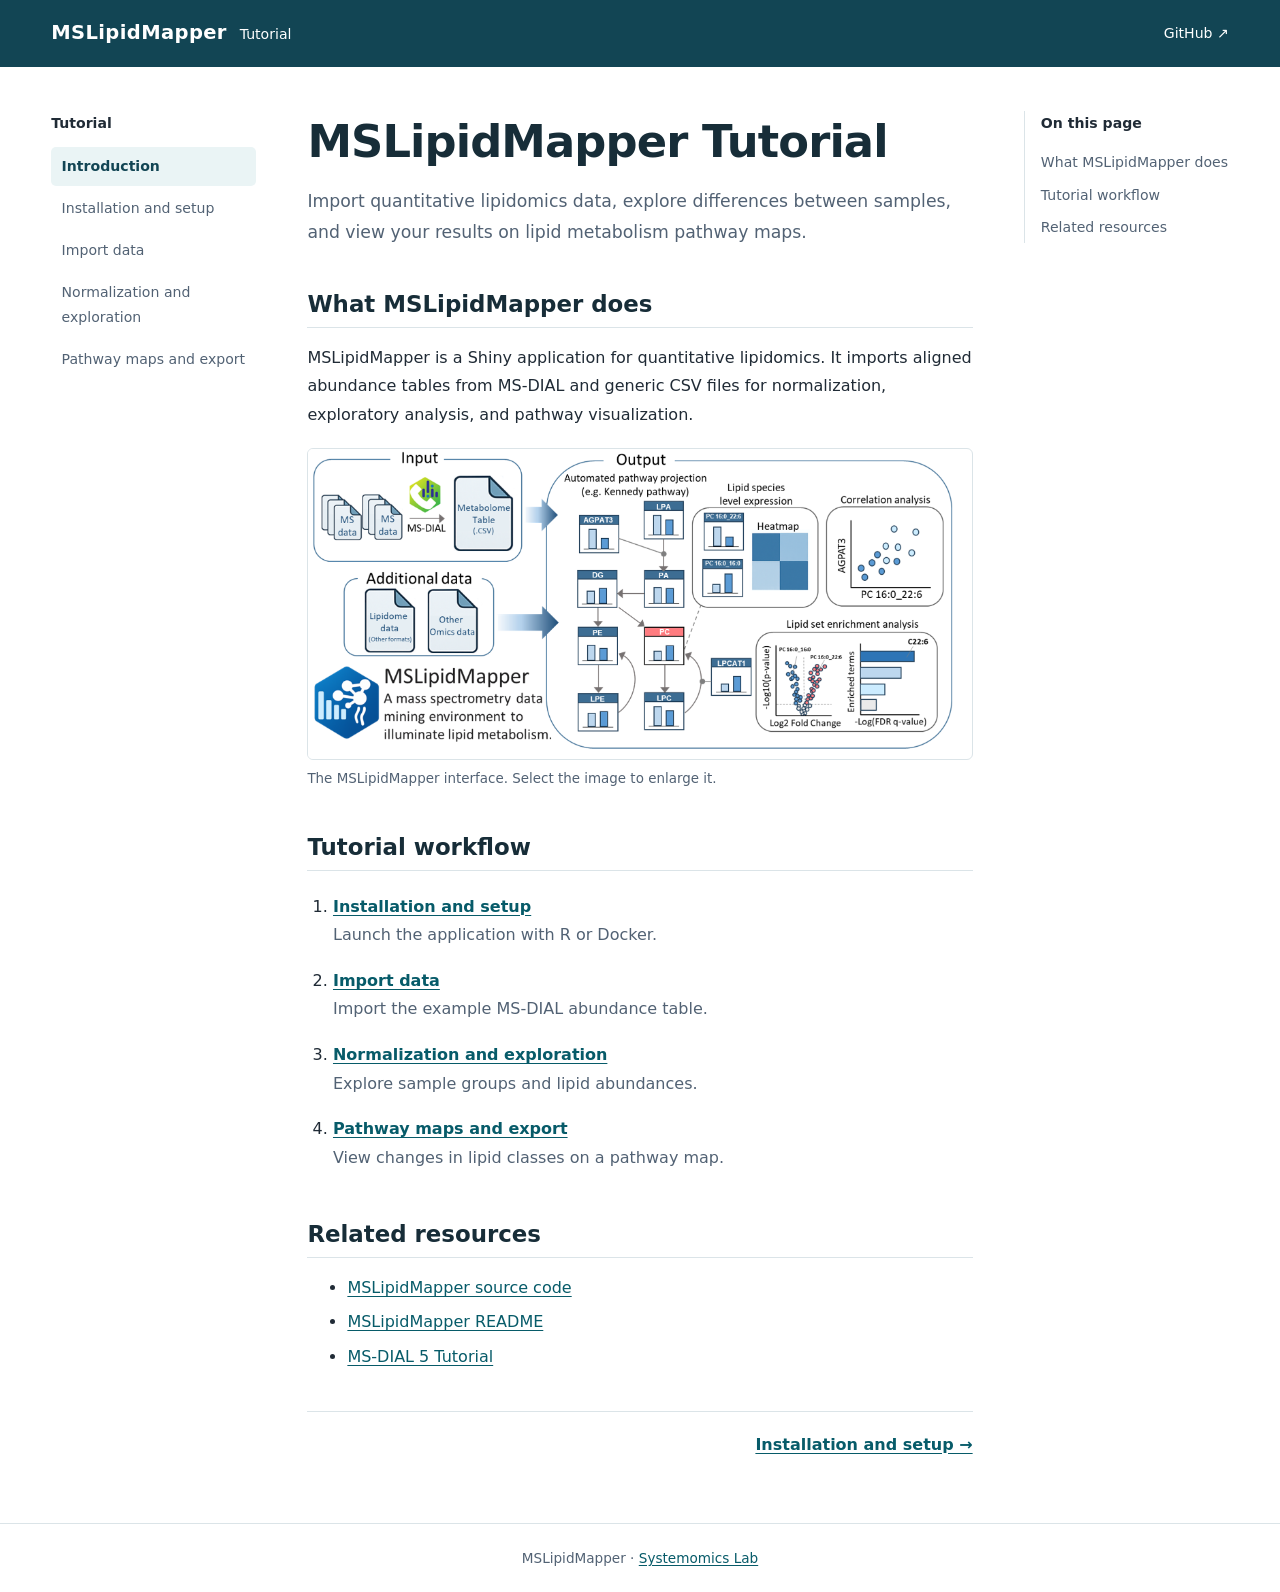
==== index.html @ e94085a9 "Add files via upload" ====
<!doctype html>
<html lang="en">
<head>
<meta charset="utf-8">
<meta name="viewport" content="width=device-width, initial-scale=1">
<meta name="description" content="Import quantitative lipidomics data, explore differences between samples, and view your results on lipid metabolism pathway maps.">
<title>MSLipidMapper Tutorial</title>
<link rel="stylesheet" href="assets/site.css">
</head>
<body>
<a class="skip" href="#content">Skip to main content</a>
<header><div class="top"><a class="brand" href="index.html"><strong>MSLipidMapper</strong><span>Tutorial</span></a><a class="source" href="https://github.com/systemsomicslab/MSLipidMapper">GitHub ↗</a></div></header>
<div class="layout">
<nav class="chapters" aria-label="Chapters"><p>Tutorial</p><a href="index.html" aria-current="page">Introduction</a>
<a href="setup.html">Installation and setup</a>
<a href="import.html">Import data</a>
<a href="analysis.html">Normalization and exploration</a>
<a href="pathway.html">Pathway maps and export</a></nav>
<main id="content">
<h1>MSLipidMapper Tutorial</h1>
<p class="lead">Import quantitative lipidomics data, explore differences between samples, and view your results on lipid metabolism pathway maps.</p>
<section aria-labelledby="overview"><h2 id="overview">What MSLipidMapper does</h2><p>MSLipidMapper is a Shiny application for quantitative lipidomics. It imports aligned abundance tables from MS-DIAL and generic CSV files for normalization, exploratory analysis, and pathway visualization.</p><figure><a href="assets/overview.png"><img src="assets/overview.png" alt="MSLipidMapper application interface"></a><figcaption>The MSLipidMapper interface. Select the image to enlarge it.</figcaption></figure></section>
<section aria-labelledby="workflow"><h2 id="workflow">Tutorial workflow</h2><ol class="workflow"><li><a href="setup.html">Installation and setup</a><span>Launch the application with R or Docker.</span></li><li><a href="import.html">Import data</a><span>Import the example MS-DIAL abundance table.</span></li><li><a href="analysis.html">Normalization and exploration</a><span>Explore sample groups and lipid abundances.</span></li><li><a href="pathway.html">Pathway maps and export</a><span>View changes in lipid classes on a pathway map.</span></li></ol></section>
<section aria-labelledby="resources"><h2 id="resources">Related resources</h2><ul><li><a href="https://github.com/systemsomicslab/MSLipidMapper">MSLipidMapper source code</a></li><li><a href="https://github.com/systemsomicslab/MSLipidMapper/blob/178a6e9c1d9c809c4e57834aca4fce86e7451503/README.md">MSLipidMapper README</a></li><li><a href="https://systemsomicslab.github.io/msdial5tutorial/">MS-DIAL 5 Tutorial</a></li></ul></section>
<nav class="pager" aria-label="Previous and next chapters"><span></span><a href="setup.html">Installation and setup →</a></nav>
</main>
<nav class="toc" aria-label="Page contents"><p>On this page</p><a href="#overview">What MSLipidMapper does</a>
<a href="#workflow">Tutorial workflow</a>
<a href="#resources">Related resources</a></nav>
</div>
<footer>MSLipidMapper · <a href="https://github.com/systemsomicslab">Systemomics Lab</a></footer>
</body>
</html>
---- assets/site.css ----
:root{color-scheme:light;--ink:#202b36;--muted:#526274;--brand:#075b69;--deep:#124554;--line:#dbe4e8;--tint:#eaf4f5}
*{box-sizing:border-box}
html{scroll-padding-top:1.5rem}
body{margin:0;color:var(--ink);background:#fff;font-family:system-ui,sans-serif;font-size:16px;line-height:1.78;overflow-wrap:anywhere}
a{color:var(--brand);text-underline-offset:.18em}
a:hover{text-decoration-thickness:2px}
a:focus-visible{outline:2px solid currentColor;outline-offset:3px}
header{background:var(--deep);color:#fff}
.top{max-width:1400px;margin:auto;padding:1rem clamp(1rem,4vw,3.5rem);display:flex;align-items:center;justify-content:space-between;gap:1rem}
.top a{color:inherit;text-decoration:none}
.brand{display:flex;align-items:baseline;flex-wrap:wrap;gap:0 .8rem}
.brand strong{font-size:1.22rem;letter-spacing:.02em}
.brand span,.source{font-size:.88rem}
.layout{display:grid;grid-template-columns:205px minmax(0,1fr) 205px;gap:clamp(1.6rem,4vw,4rem);max-width:1400px;margin:auto;padding:2.75rem clamp(1rem,4vw,3.5rem) 4rem;align-items:start}
.chapters,.toc{position:sticky;top:1.5rem;font-size:.88rem}
.chapters p,.toc p{font-weight:700;margin:0 0 .7rem;color:var(--ink)}
.chapters a,.toc a{display:block;text-decoration:none;color:var(--muted)}
.chapters a{padding:.45rem .65rem;margin-bottom:.16rem;border-radius:5px}
.chapters a[aria-current]{color:var(--deep);background:var(--tint);font-weight:700}
.chapters a:hover,.toc a:hover{color:var(--brand);text-decoration:underline}
.toc{border-left:1px solid var(--line);padding-left:1rem}
.toc a{padding:.22rem 0}
h1,h2{line-height:1.4;color:#172d38}
h1{font-size:clamp(1.85rem,3.6vw,2.8rem);margin:0 0 .8rem;letter-spacing:-.02em}
.lead{font-size:1.08rem;color:var(--muted);margin:0}
section{margin-top:2.5rem}
h2{font-size:1.43rem;margin:0 0 .9rem;padding-bottom:.43rem;border-bottom:1px solid var(--line)}
figure{margin:1.2rem 0}
figure a{display:block}
img{display:block;width:100%;height:auto;border:1px solid var(--line);border-radius:6px}
figcaption{font-size:.84rem;color:var(--muted);margin-top:.45rem}
li+li{margin-top:.38rem}
.workflow{padding-left:1.6rem}
.workflow li{padding:.35rem 0}
.workflow a{font-weight:700}
.workflow span{display:block;color:var(--muted)}
pre{background:#f2f6f7;border:1px solid var(--line);border-radius:6px;padding:1rem;overflow:auto;white-space:pre}
code{font-family:"Cascadia Code",Consolas,monospace;font-size:.9em}
:not(pre)>code{background:#f2f6f7;padding:.1em .27em;border-radius:3px}
.pager{display:flex;justify-content:space-between;gap:1rem;border-top:1px solid var(--line);padding-top:1.15rem;margin-top:2.5rem;font-weight:650}
footer{text-align:center;padding:1.35rem;border-top:1px solid var(--line);font-size:.85rem;color:var(--muted)}
.skip{position:absolute;left:.5rem;top:.5rem;transform:translateY(-200%);background:white;padding:.4rem .8rem;z-index:1}
.skip:focus{transform:none}
@media(max-width:1100px){.layout{grid-template-columns:170px minmax(0,1fr) 145px;gap:1.6rem}}
@media(max-width:860px){.layout{grid-template-columns:160px minmax(0,1fr)}.toc{grid-column:2;grid-row:1;position:static}.chapters{grid-row:1 / span 2}main{grid-column:2}}
@media(max-width:590px){.layout{display:flex;flex-direction:column;align-items:stretch;padding-top:1.15rem;gap:1.2rem}.chapters{position:static;padding-bottom:.65rem;border-bottom:1px solid var(--line)}.chapters p{margin-bottom:.25rem}.chapters a{display:inline-block;padding:.3rem .5rem}.toc{order:1}main{order:2}.top{padding:.8rem 1rem}.pager{font-size:.9rem}}
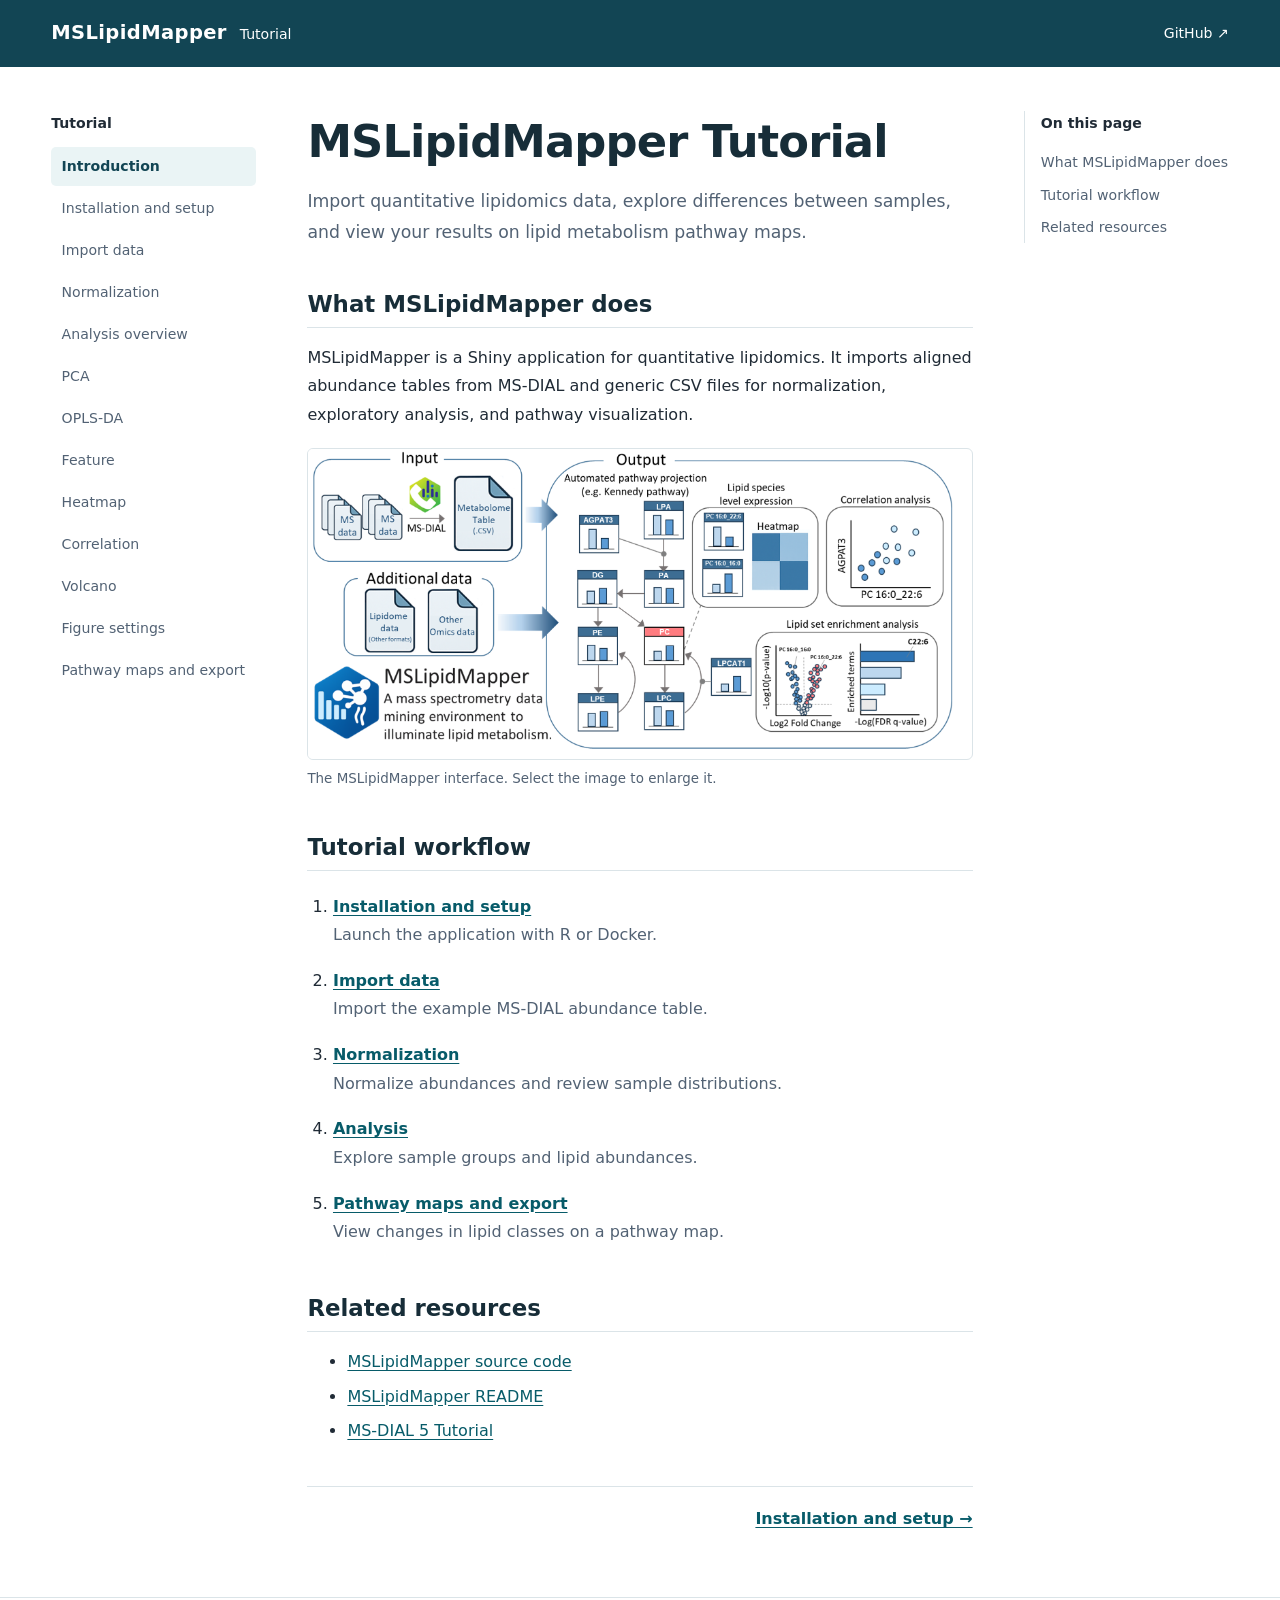
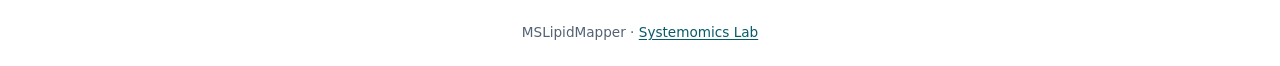
==== commit 9382c6c8: "Update English tutorials and screenshots" ====
--- a/index.html
+++ b/index.html
@@ -1,33 +1,42 @@
-<!doctype html>
-<html lang="en">
-<head>
-<meta charset="utf-8">
-<meta name="viewport" content="width=device-width, initial-scale=1">
-<meta name="description" content="Import quantitative lipidomics data, explore differences between samples, and view your results on lipid metabolism pathway maps.">
-<title>MSLipidMapper Tutorial</title>
-<link rel="stylesheet" href="assets/site.css">
-</head>
-<body>
-<a class="skip" href="#content">Skip to main content</a>
-<header><div class="top"><a class="brand" href="index.html"><strong>MSLipidMapper</strong><span>Tutorial</span></a><a class="source" href="https://github.com/systemsomicslab/MSLipidMapper">GitHub ↗</a></div></header>
-<div class="layout">
-<nav class="chapters" aria-label="Chapters"><p>Tutorial</p><a href="index.html" aria-current="page">Introduction</a>
-<a href="setup.html">Installation and setup</a>
-<a href="import.html">Import data</a>
-<a href="analysis.html">Normalization and exploration</a>
-<a href="pathway.html">Pathway maps and export</a></nav>
-<main id="content">
-<h1>MSLipidMapper Tutorial</h1>
-<p class="lead">Import quantitative lipidomics data, explore differences between samples, and view your results on lipid metabolism pathway maps.</p>
-<section aria-labelledby="overview"><h2 id="overview">What MSLipidMapper does</h2><p>MSLipidMapper is a Shiny application for quantitative lipidomics. It imports aligned abundance tables from MS-DIAL and generic CSV files for normalization, exploratory analysis, and pathway visualization.</p><figure><a href="assets/overview.png"><img src="assets/overview.png" alt="MSLipidMapper application interface"></a><figcaption>The MSLipidMapper interface. Select the image to enlarge it.</figcaption></figure></section>
-<section aria-labelledby="workflow"><h2 id="workflow">Tutorial workflow</h2><ol class="workflow"><li><a href="setup.html">Installation and setup</a><span>Launch the application with R or Docker.</span></li><li><a href="import.html">Import data</a><span>Import the example MS-DIAL abundance table.</span></li><li><a href="analysis.html">Normalization and exploration</a><span>Explore sample groups and lipid abundances.</span></li><li><a href="pathway.html">Pathway maps and export</a><span>View changes in lipid classes on a pathway map.</span></li></ol></section>
-<section aria-labelledby="resources"><h2 id="resources">Related resources</h2><ul><li><a href="https://github.com/systemsomicslab/MSLipidMapper">MSLipidMapper source code</a></li><li><a href="https://github.com/systemsomicslab/MSLipidMapper/blob/178a6e9c1d9c809c4e57834aca4fce86e7451503/README.md">MSLipidMapper README</a></li><li><a href="https://systemsomicslab.github.io/msdial5tutorial/">MS-DIAL 5 Tutorial</a></li></ul></section>
-<nav class="pager" aria-label="Previous and next chapters"><span></span><a href="setup.html">Installation and setup →</a></nav>
-</main>
-<nav class="toc" aria-label="Page contents"><p>On this page</p><a href="#overview">What MSLipidMapper does</a>
-<a href="#workflow">Tutorial workflow</a>
-<a href="#resources">Related resources</a></nav>
-</div>
-<footer>MSLipidMapper · <a href="https://github.com/systemsomicslab">Systemomics Lab</a></footer>
-</body>
+<!doctype html>
+<html lang="en">
+<head>
+<meta charset="utf-8">
+<meta name="viewport" content="width=device-width, initial-scale=1">
+<meta name="description" content="Import quantitative lipidomics data, explore differences between samples, and view your results on lipid metabolism pathway maps.">
+<title>MSLipidMapper Tutorial</title>
+<link rel="stylesheet" href="assets/site.css">
+</head>
+<body>
+<a class="skip" href="#content">Skip to main content</a>
+<header><div class="top"><a class="brand" href="index.html"><strong>MSLipidMapper</strong><span>Tutorial</span></a><a class="source" href="https://github.com/systemsomicslab/MSLipidMapper">GitHub ↗</a></div></header>
+<div class="layout">
+<nav class="chapters" aria-label="Chapters"><p>Tutorial</p><a href="index.html" aria-current="page">Introduction</a>
+<a href="setup.html">Installation and setup</a>
+<a href="import.html">Import data</a>
+<a href="normalization.html">Normalization</a>
+<a href="analysis.html">Analysis overview</a>
+<a href="pca.html">PCA</a>
+<a href="oplsda.html">OPLS-DA</a>
+<a href="feature.html">Feature</a>
+<a href="heatmap.html">Heatmap</a>
+<a href="correlation.html">Correlation</a>
+<a href="volcano.html">Volcano</a>
+<a href="figure-settings.html">Figure settings</a>
+<a href="pathway.html">Pathway maps and export</a>
+</nav>
+<main id="content">
+<h1>MSLipidMapper Tutorial</h1>
+<p class="lead">Import quantitative lipidomics data, explore differences between samples, and view your results on lipid metabolism pathway maps.</p>
+<section aria-labelledby="overview"><h2 id="overview">What MSLipidMapper does</h2><p>MSLipidMapper is a Shiny application for quantitative lipidomics. It imports aligned abundance tables from MS-DIAL and generic CSV files for normalization, exploratory analysis, and pathway visualization.</p><figure><a href="assets/overview.png"><img src="assets/overview.png" alt="MSLipidMapper application interface"></a><figcaption>The MSLipidMapper interface. Select the image to enlarge it.</figcaption></figure></section>
+<section aria-labelledby="workflow"><h2 id="workflow">Tutorial workflow</h2><ol class="workflow"><li><a href="setup.html">Installation and setup</a><span>Launch the application with R or Docker.</span></li><li><a href="import.html">Import data</a><span>Import the example MS-DIAL abundance table.</span></li><li><a href="normalization.html">Normalization</a><span>Normalize abundances and review sample distributions.</span></li><li><a href="analysis.html">Analysis</a><span>Explore sample groups and lipid abundances.</span></li><li><a href="pathway.html">Pathway maps and export</a><span>View changes in lipid classes on a pathway map.</span></li></ol></section>
+<section aria-labelledby="resources"><h2 id="resources">Related resources</h2><ul><li><a href="https://github.com/systemsomicslab/MSLipidMapper">MSLipidMapper source code</a></li><li><a href="https://github.com/systemsomicslab/MSLipidMapper/blob/178a6e9c1d9c809c4e57834aca4fce86e7451503/README.md">MSLipidMapper README</a></li><li><a href="https://systemsomicslab.github.io/msdial5tutorial/">MS-DIAL 5 Tutorial</a></li></ul></section>
+<nav class="pager" aria-label="Previous and next chapters"><span></span><a href="setup.html">Installation and setup →</a></nav>
+</main>
+<nav class="toc" aria-label="Page contents"><p>On this page</p><a href="#overview">What MSLipidMapper does</a>
+<a href="#workflow">Tutorial workflow</a>
+<a href="#resources">Related resources</a></nav>
+</div>
+<footer>MSLipidMapper · <a href="https://github.com/systemsomicslab">Systemomics Lab</a></footer>
+</body>
 </html>
--- a/assets/site.css
+++ b/assets/site.css
@@ -43,4 +43,15 @@
 .skip:focus{transform:none}
 @media(max-width:1100px){.layout{grid-template-columns:170px minmax(0,1fr) 145px;gap:1.6rem}}
 @media(max-width:860px){.layout{grid-template-columns:160px minmax(0,1fr)}.toc{grid-column:2;grid-row:1;position:static}.chapters{grid-row:1 / span 2}main{grid-column:2}}
-@media(max-width:590px){.layout{display:flex;flex-direction:column;align-items:stretch;padding-top:1.15rem;gap:1.2rem}.chapters{position:static;padding-bottom:.65rem;border-bottom:1px solid var(--line)}.chapters p{margin-bottom:.25rem}.chapters a{display:inline-block;padding:.3rem .5rem}.toc{order:1}main{order:2}.top{padding:.8rem 1rem}.pager{font-size:.9rem}}+@media(max-width:590px){.layout{display:flex;flex-direction:column;align-items:stretch;padding-top:1.15rem;gap:1.2rem}.chapters{position:static;padding-bottom:.65rem;border-bottom:1px solid var(--line)}.chapters p{margin-bottom:.25rem}.chapters a{display:inline-block;padding:.3rem .5rem}.toc{order:1}main{order:2}.top{padding:.8rem 1rem}.pager{font-size:.9rem}}
+/* Import tutorial tables and screenshot spaces */
+.table-scroll{overflow-x:auto}
+table{width:100%;border-collapse:collapse;margin:1rem 0;font-size:.94rem}
+th,td{text-align:left;vertical-align:top;border-bottom:1px solid var(--line);padding:.65rem}
+th{background:var(--tint)}
+h3{font-size:1.12rem;margin:1.6rem 0 .6rem}
+.screenshot{margin:1.5rem 0}
+.screenshot-placeholder{min-height:280px;aspect-ratio:16/9;border:2px dashed #91aeb5;border-radius:6px;background:#f2f7f8;display:flex;flex-direction:column;align-items:center;justify-content:center;gap:.7rem;padding:1.5rem;text-align:center;color:#405962}
+.screenshot-placeholder strong{font-size:1.05rem}
+.screenshot-placeholder span{max-width:34rem;font-size:.93rem}
+@media(max-width:590px){.screenshot-placeholder{min-height:220px}}
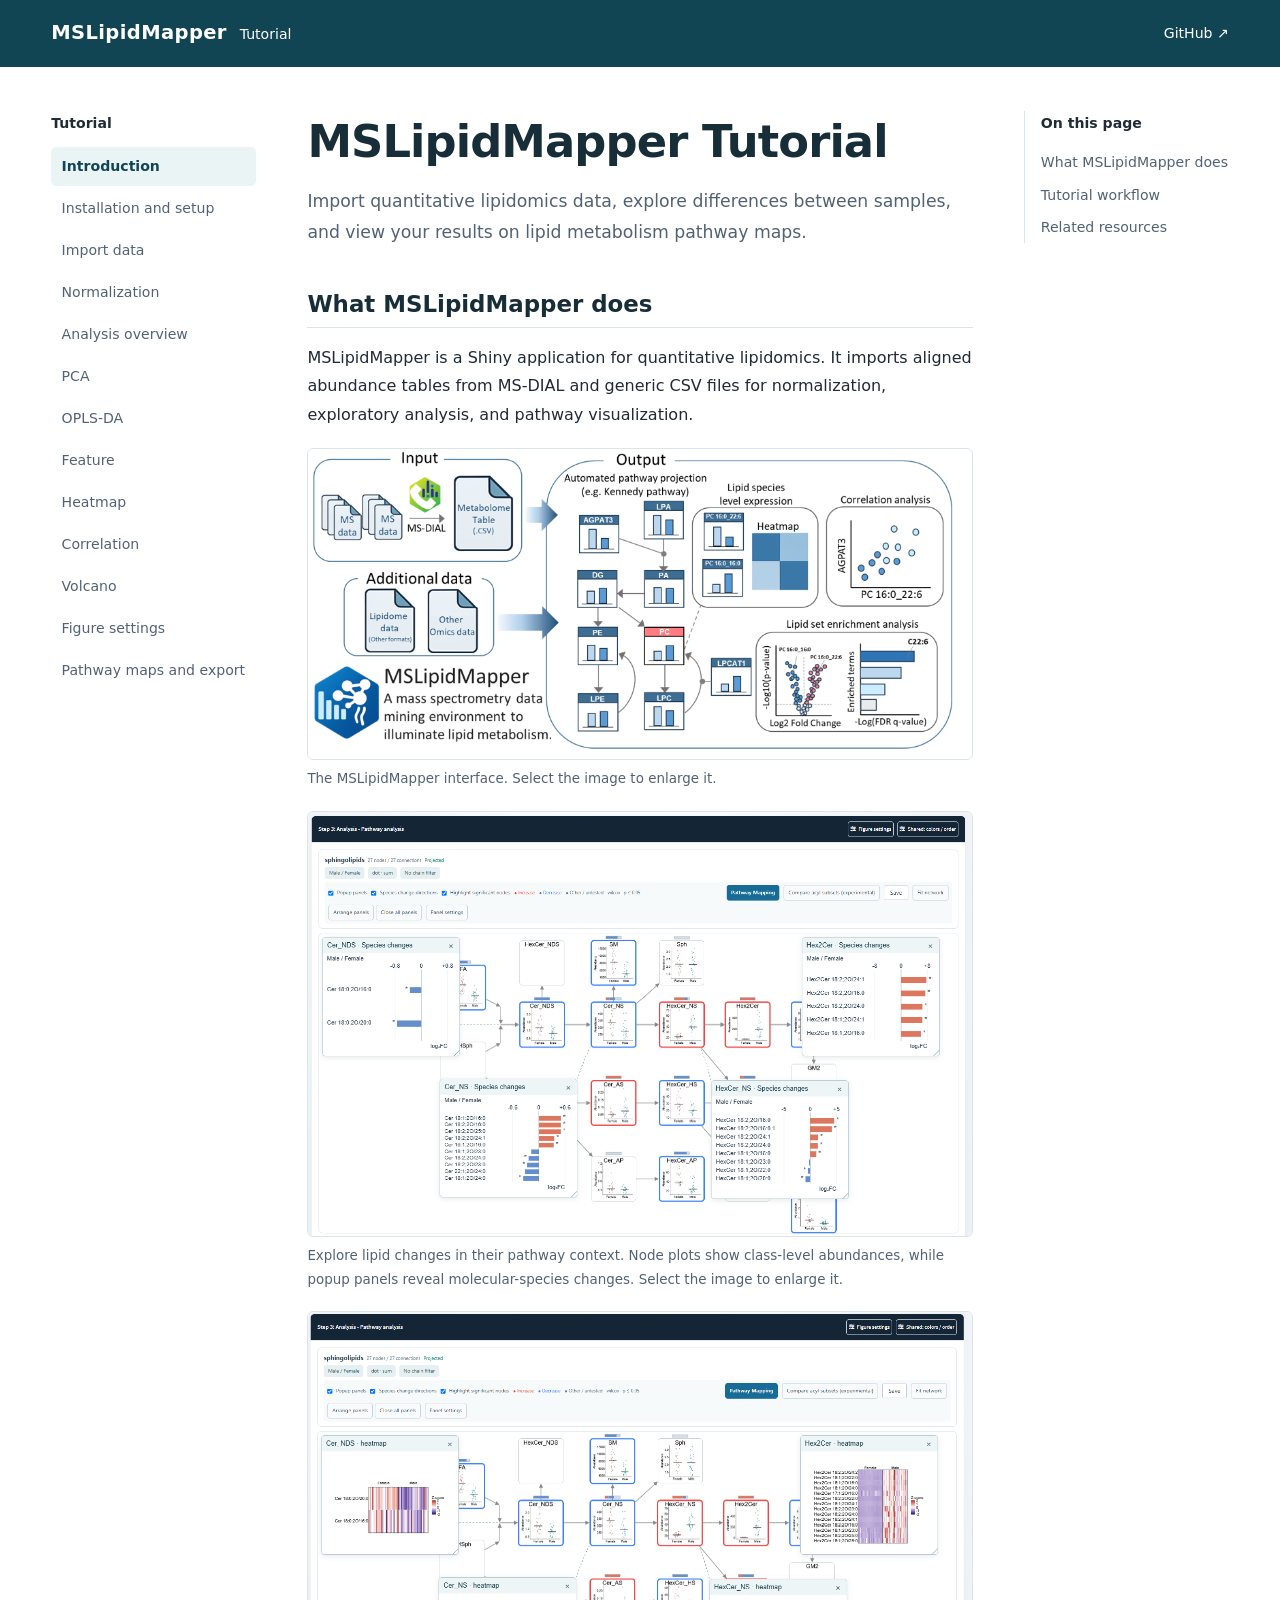
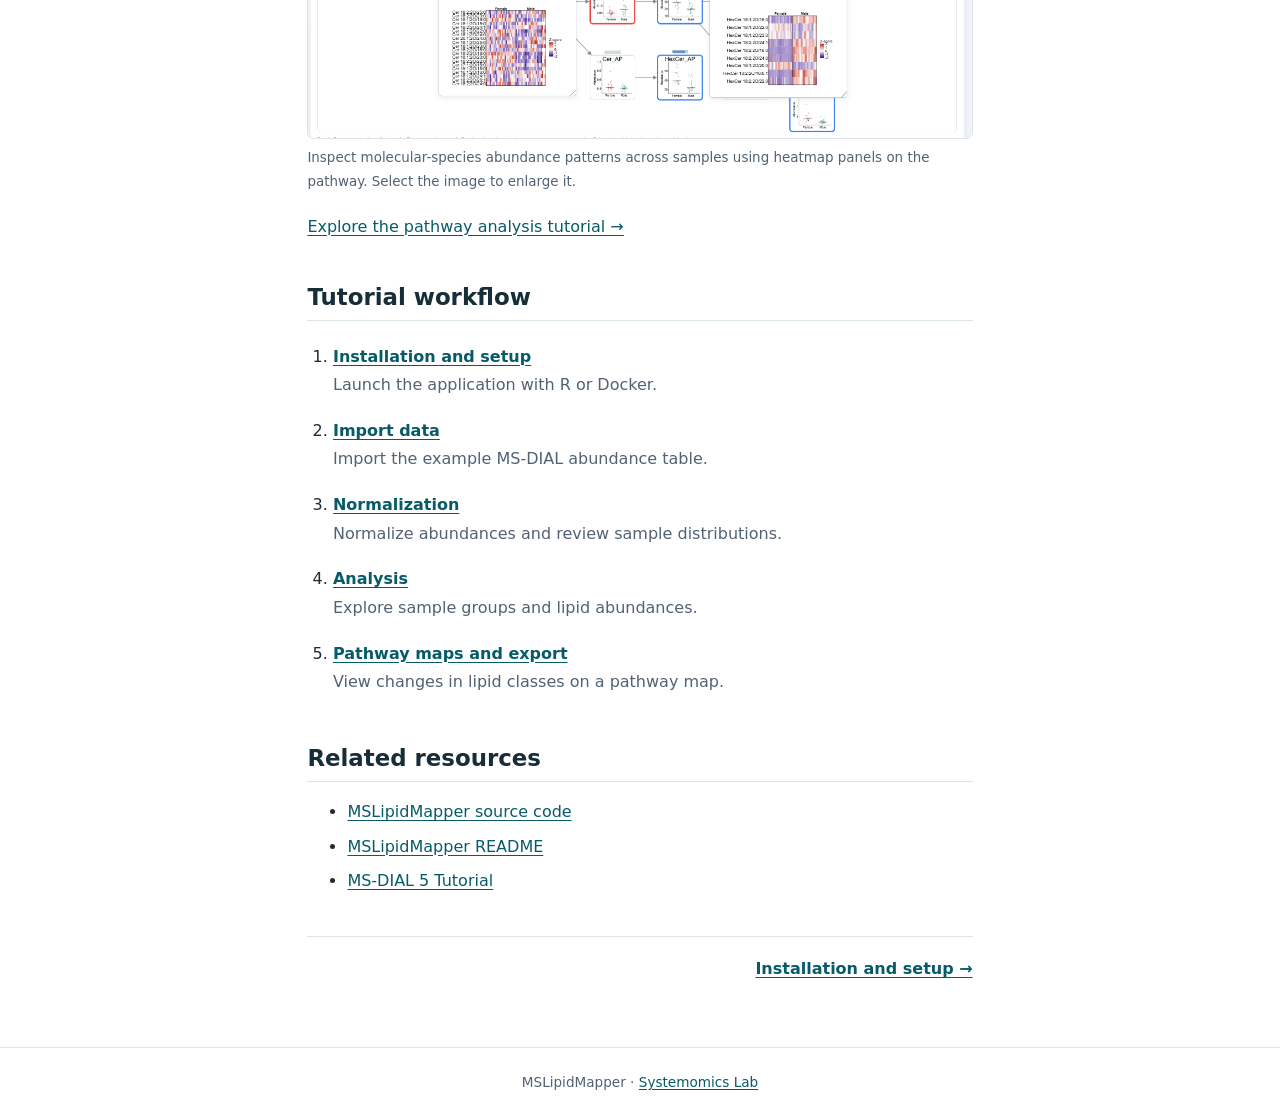
==== commit ef135509: "Update introduction with pathway analysis figures" ====
--- a/index.html
+++ b/index.html
@@ -28,7 +28,10 @@
 <main id="content">
 <h1>MSLipidMapper Tutorial</h1>
 <p class="lead">Import quantitative lipidomics data, explore differences between samples, and view your results on lipid metabolism pathway maps.</p>
-<section aria-labelledby="overview"><h2 id="overview">What MSLipidMapper does</h2><p>MSLipidMapper is a Shiny application for quantitative lipidomics. It imports aligned abundance tables from MS-DIAL and generic CSV files for normalization, exploratory analysis, and pathway visualization.</p><figure><a href="assets/overview.png"><img src="assets/overview.png" alt="MSLipidMapper application interface"></a><figcaption>The MSLipidMapper interface. Select the image to enlarge it.</figcaption></figure></section>
+<section aria-labelledby="overview"><h2 id="overview">What MSLipidMapper does</h2><p>MSLipidMapper is a Shiny application for quantitative lipidomics. It imports aligned abundance tables from MS-DIAL and generic CSV files for normalization, exploratory analysis, and pathway visualization.</p><figure><a href="assets/overview.png"><img src="assets/overview.png" alt="MSLipidMapper application interface" loading="lazy"></a><figcaption>The MSLipidMapper interface. Select the image to enlarge it.</figcaption></figure>
+<figure><a href="assets/pathway-popup-panels.png"><img src="assets/pathway-popup-panels.png" alt="Mapped sphingolipid pathway with abundance plots inside lipid class nodes and popup panels comparing molecular-species changes between Male and Female samples."></a><figcaption>Explore lipid changes in their pathway context. Node plots show class-level abundances, while popup panels reveal molecular-species changes. Select the image to enlarge it.</figcaption></figure><figure><a href="assets/pathway-popup-heatmaps.png"><img src="assets/pathway-popup-heatmaps.png" alt="Mapped sphingolipid pathway with heatmap popup panels showing molecular-species abundance patterns across Female and Male samples." loading="lazy"></a><figcaption>Inspect molecular-species abundance patterns across samples using heatmap panels on the pathway. Select the image to enlarge it.</figcaption></figure>
+<p><a href="pathway.html">Explore the pathway analysis tutorial →</a></p>
+</section>
 <section aria-labelledby="workflow"><h2 id="workflow">Tutorial workflow</h2><ol class="workflow"><li><a href="setup.html">Installation and setup</a><span>Launch the application with R or Docker.</span></li><li><a href="import.html">Import data</a><span>Import the example MS-DIAL abundance table.</span></li><li><a href="normalization.html">Normalization</a><span>Normalize abundances and review sample distributions.</span></li><li><a href="analysis.html">Analysis</a><span>Explore sample groups and lipid abundances.</span></li><li><a href="pathway.html">Pathway maps and export</a><span>View changes in lipid classes on a pathway map.</span></li></ol></section>
 <section aria-labelledby="resources"><h2 id="resources">Related resources</h2><ul><li><a href="https://github.com/systemsomicslab/MSLipidMapper">MSLipidMapper source code</a></li><li><a href="https://github.com/systemsomicslab/MSLipidMapper/blob/178a6e9c1d9c809c4e57834aca4fce86e7451503/README.md">MSLipidMapper README</a></li><li><a href="https://systemsomicslab.github.io/msdial5tutorial/">MS-DIAL 5 Tutorial</a></li></ul></section>
 <nav class="pager" aria-label="Previous and next chapters"><span></span><a href="setup.html">Installation and setup →</a></nav>
